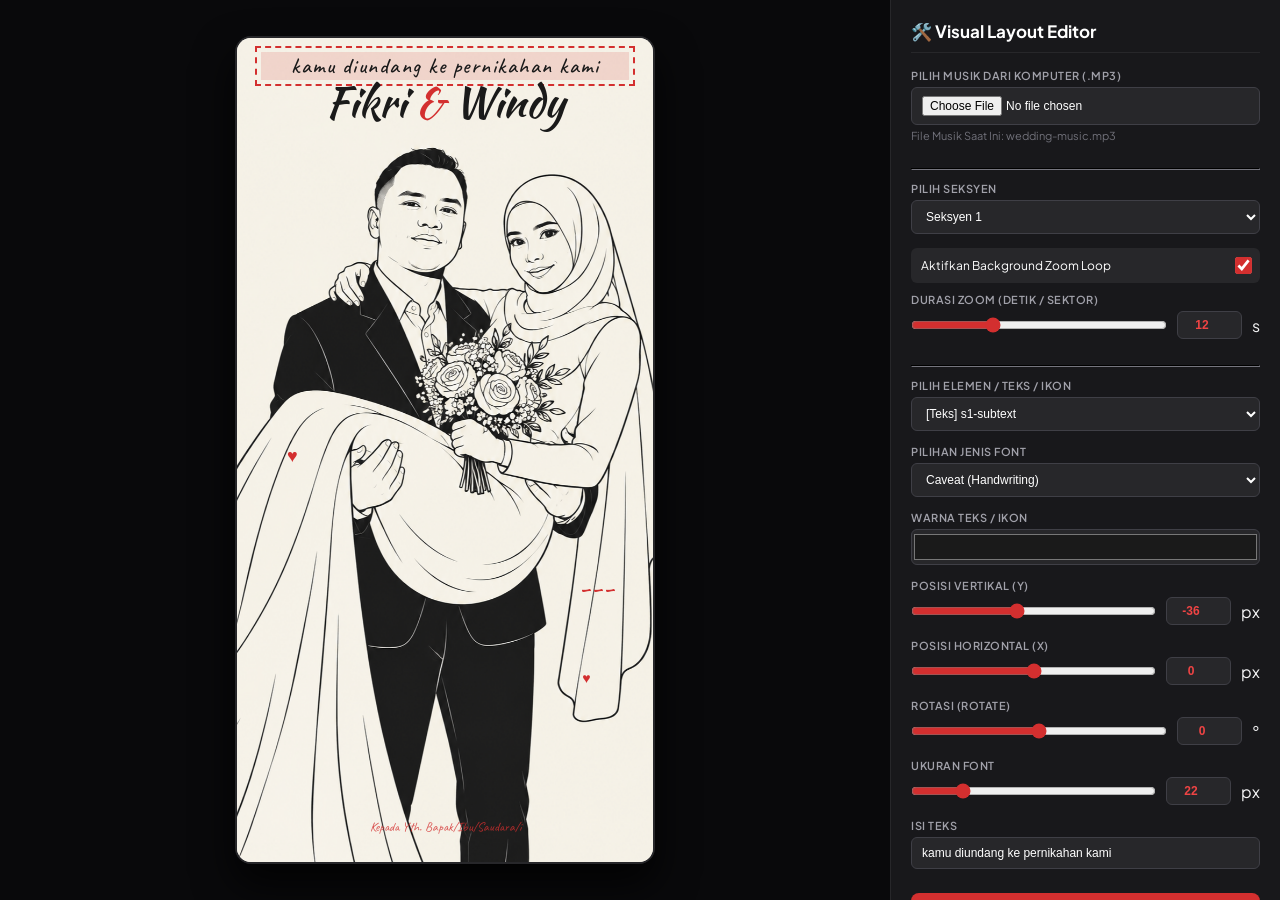
==== editor.html @ fdd69f42 "First commit" ====
<!doctype html>
<html lang="id">
  <head>
    <meta charset="UTF-8" />
    <meta name="viewport" content="width=device-width, initial-scale=1.0" />
    <title>Visual Layout Editor - Undangan Pernikahan</title>

    <link rel="preconnect" href="https://fonts.googleapis.com" />
    <link rel="preconnect" href="https://fonts.gstatic.com" crossorigin />
    <link
      href="https://fonts.googleapis.com/css2?family=Caveat:wght@700&family=Kaushan+Script&family=Playfair+Display:ital,wght@0,600;0,700;1,400&family=Plus+Jakarta+Sans:wght@400;500;600&display=swap"
      rel="stylesheet"
    />

    <link rel="stylesheet" href="styles.css" />

    <style>
      body {
        display: flex;
        height: 100vh;
        overflow: hidden;
        background-color: #18181b;
        color: #f4f4f5;
        font-family: "Plus Jakarta Sans", sans-serif;
      }

      .preview-container {
        flex: 1;
        display: flex;
        justify-content: center;
        align-items: center;
        background-color: #09090b;
        padding: 20px;
      }

      .preview-wrapper {
        width: 420px;
        height: 92vh;
        border: 2px solid #27272a;
        border-radius: 16px;
        overflow: hidden;
        box-shadow: 0 20px 40px rgba(0, 0, 0, 0.8);
        position: relative;
      }

      .preview-wrapper .wedding-container {
        width: 100%;
        height: 100%;
        box-shadow: none;
      }

      .editable-selected {
        outline: 2px dashed #d32f2f !important;
        outline-offset: 4px;
        background-color: rgba(211, 47, 47, 0.15) !important;
      }

      .control-panel {
        width: 390px;
        background-color: #18181b;
        border-left: 1px solid #27272a;
        display: flex;
        flex-direction: column;
        padding: 20px;
        overflow-y: auto;
      }

      .control-panel h2 {
        font-size: 17px;
        margin-bottom: 16px;
        color: #ffffff;
        border-bottom: 1px solid #27272a;
        padding-bottom: 10px;
      }

      .form-group {
        margin-bottom: 14px;
      }

      .form-group label {
        display: block;
        font-size: 11px;
        color: #a1a1aa;
        margin-bottom: 5px;
        text-transform: uppercase;
        letter-spacing: 0.5px;
        font-weight: 600;
      }

      .form-group select,
      .form-group input[type="text"],
      .form-group input[type="file"] {
        width: 100%;
        padding: 8px 10px;
        background-color: #27272a;
        border: 1px solid #3f3f46;
        color: #fff;
        border-radius: 6px;
        font-size: 12px;
        outline: none;
      }

      .control-row {
        display: flex;
        align-items: center;
        gap: 10px;
      }

      .control-row input[type="range"] {
        flex: 1;
        accent-color: #d32f2f;
        cursor: pointer;
      }

      .control-row input[type="number"] {
        width: 65px;
        padding: 6px;
        background-color: #27272a;
        border: 1px solid #3f3f46;
        color: #ef4444;
        border-radius: 6px;
        font-size: 12px;
        font-weight: bold;
        text-align: center;
      }

      .toggle-row {
        display: flex;
        align-items: center;
        justify-content: space-between;
        background: #27272a;
        padding: 10px;
        border-radius: 6px;
        margin-bottom: 10px;
      }

      .toggle-row label {
        margin: 0;
        color: #fff;
        text-transform: none;
        font-size: 12px;
      }

      .btn-export {
        margin-top: 10px;
        background-color: #d32f2f;
        color: #fff;
        border: none;
        padding: 12px;
        border-radius: 8px;
        font-weight: 600;
        font-size: 13px;
        cursor: pointer;
        transition: background 0.2s;
      }

      .btn-export:hover {
        background-color: #b71c1c;
      }

      .help-text {
        font-size: 11px;
        color: #71717a;
        margin-top: 4px;
      }
    </style>
  </head>
  <body>
    <!-- PREVIEW UNDANGAN -->
    <div class="preview-container">
      <div class="preview-wrapper">
        <main class="wedding-container" id="wedding-app"></main>
      </div>
    </div>

    <!-- CONTROLLER EDITOR -->
    <div class="control-panel">
      <h2>🛠️ Visual Layout Editor</h2>

      <!-- PENGATURAN MUSIK DARI KOMPUTER LOKAL -->
      <div class="form-group">
        <label for="input-music-file">Pilih Musik dari Komputer (.mp3)</label>
        <input type="file" id="input-music-file" accept="audio/mp3, audio/*" />
        <div class="help-text" id="music-file-status">
          File Musik Saat Ini: wedding-music.mp3
        </div>
      </div>

      <hr style="border-color: #27272a; margin: 12px 0" />

      <div class="form-group">
        <label for="select-section">Pilih Seksyen</label>
        <select id="select-section"></select>
      </div>

      <div class="toggle-row">
        <label for="check-breathe">Aktifkan Background Zoom Loop</label>
        <input
          type="checkbox"
          id="check-breathe"
          style="accent-color: #d32f2f; transform: scale(1.3)"
        />
      </div>

      <div class="form-group">
        <label>Durasi Zoom (Detik / Sektor)</label>
        <div class="control-row">
          <input type="range" id="range-breathe" min="4" max="30" value="12" />
          <input type="number" id="num-breathe" value="12" /> s
        </div>
      </div>

      <hr style="border-color: #27272a; margin: 12px 0" />

      <div class="form-group">
        <label for="select-element">Pilih Elemen / Teks / Ikon</label>
        <select id="select-element"></select>
      </div>

      <div class="form-group">
        <label for="select-font">Pilihan Jenis Font</label>
        <select id="select-font">
          <option value="'Kaushan Script', cursive">
            Kaushan Script (Brush Calligraphy)
          </option>
          <option value="'Caveat', cursive">Caveat (Handwriting)</option>
          <option value="'Playfair Display', serif">
            Playfair Display (Elegant Serif)
          </option>
          <option value="'Plus Jakarta Sans', sans-serif">
            Plus Jakarta Sans (Clean Modern)
          </option>
        </select>
      </div>

      <div class="form-group">
        <label for="input-color">Warna Teks / Ikon</label>
        <input
          type="color"
          id="input-color"
          value="#1A1A1A"
          style="
            width: 100%;
            height: 36px;
            border: 1px solid #3f3f46;
            background: #27272a;
            border-radius: 6px;
          "
        />
      </div>

      <div class="form-group">
        <label>Posisi Vertikal (Y)</label>
        <div class="control-row">
          <input type="range" id="range-y" min="-250" max="250" value="0" />
          <input type="number" id="num-y" value="0" /> px
        </div>
      </div>

      <div class="form-group">
        <label>Posisi Horizontal (X)</label>
        <div class="control-row">
          <input type="range" id="range-x" min="-180" max="180" value="0" />
          <input type="number" id="num-x" value="0" /> px
        </div>
      </div>

      <div class="form-group">
        <label>Rotasi (Rotate)</label>
        <div class="control-row">
          <input
            type="range"
            id="range-rotate"
            min="-180"
            max="180"
            value="0"
          />
          <input type="number" id="num-rotate" value="0" /> °
        </div>
      </div>

      <div class="form-group">
        <label>Ukuran Font</label>
        <div class="control-row">
          <input type="range" id="range-size" min="10" max="72" value="16" />
          <input type="number" id="num-size" value="16" /> px
        </div>
      </div>

      <div class="form-group">
        <label for="input-text">Isi Teks</label>
        <input type="text" id="input-text" />
      </div>

      <button class="btn-export" id="btn-save">💾 Export data.json Baru</button>
    </div>

    <script>
      let globalJsonData = null;
      let selectedSectionId = "section1";
      let selectedElementId = null;

      document.addEventListener("DOMContentLoaded", () => {
        const container = document.getElementById("wedding-app");

        fetch("data.json")
          .then((res) => res.json())
          .then((data) => {
            globalJsonData = data;
            initEditor();
            renderPreview();
          })
          .catch((err) =>
            console.error("Gagal membaca data.json. Gunakan Live Server!", err),
          );

        function initEditor() {
          const secSelect = document.getElementById("select-section");
          secSelect.innerHTML = "";

          globalJsonData.sections.forEach((sec) => {
            const opt = document.createElement("option");
            opt.value = sec.id;
            opt.textContent = `Seksyen ${sec.id.replace("section", "")}`;
            secSelect.appendChild(opt);
          });

          secSelect.addEventListener("change", (e) => {
            selectedSectionId = e.target.value;
            updateSectionControls();
            updateElementDropdown();
            scrollToSection(selectedSectionId);
          });

          // Input Pengunggah Musik dari Komputer
          const musicFileInput = document.getElementById("input-music-file");
          const musicStatus = document.getElementById("music-file-status");

          if (globalJsonData.musicUrl) {
            musicStatus.textContent = `File Musik Saat Ini: ${globalJsonData.musicUrl}`;
          }

          musicFileInput.addEventListener("change", (e) => {
            if (e.target.files.length > 0) {
              const fileName = e.target.files[0].name;
              globalJsonData.musicUrl = fileName;
              musicStatus.textContent = `File Musik Dipilih: ${fileName}`;
              alert(
                `Musik "${fileName}" dipilih. Pastikan file MP3 tersebut disimpan di dalam folder proyek yang sama!`,
              );
            }
          });

          updateSectionControls();
          updateElementDropdown();
          bindInputEvents();
        }

        function updateSectionControls() {
          const currentSec = globalJsonData.sections.find(
            (s) => s.id === selectedSectionId,
          );
          if (!currentSec) return;

          const checkBreathe = document.getElementById("check-breathe");
          checkBreathe.checked = currentSec.bgBreathe ?? true;

          syncControls("breathe", currentSec.breatheDuration || 12);
        }

        function updateElementDropdown() {
          const elSelect = document.getElementById("select-element");
          elSelect.innerHTML = "";

          const currentSec = globalJsonData.sections.find(
            (s) => s.id === selectedSectionId,
          );

          if (currentSec.content) {
            currentSec.content.forEach((item) => {
              const opt = document.createElement("option");
              opt.value = item.id;
              opt.textContent = `[Teks] ${item.id}`;
              elSelect.appendChild(opt);
            });
          }

          if (currentSec.icons) {
            currentSec.icons.forEach((icon) => {
              const opt = document.createElement("option");
              opt.value = icon.id;
              opt.textContent = `[Ikon] ${icon.id}`;
              elSelect.appendChild(opt);
            });
          }

          elSelect.addEventListener("change", (e) => {
            selectedElementId = e.target.value;
            loadElementToControls();
            highlightSelectedElement();
          });

          if (elSelect.options.length > 0) {
            selectedElementId = elSelect.options[0].value;
            loadElementToControls();
            highlightSelectedElement();
          }
        }

        function loadElementToControls() {
          const target = findElementObject(selectedElementId);
          if (!target) return;

          syncControls("y", target.transformY || 0);
          syncControls("x", target.transformX || 0);
          syncControls("rotate", target.rotate || 0);
          syncControls("size", parseInt(target.style?.fontSize) || 16);

          document.getElementById("select-font").value =
            target.style?.fontFamily || "'Plus Jakarta Sans', sans-serif";
          document.getElementById("input-color").value =
            target.style?.color || target.color || "#1A1A1A";
          document.getElementById("input-text").value =
            target.text || target.symbol || "";
        }

        function syncControls(type, val) {
          document.getElementById(`range-${type}`).value = val;
          document.getElementById(`num-${type}`).value = val;
        }

        function bindInputEvents() {
          document
            .getElementById("check-breathe")
            .addEventListener("change", (e) => {
              const currentSec = globalJsonData.sections.find(
                (s) => s.id === selectedSectionId,
              );
              if (currentSec) currentSec.bgBreathe = e.target.checked;
              renderPreview();
            });

          ["breathe", "y", "x", "rotate", "size"].forEach((type) => {
            const range = document.getElementById(`range-${type}`);
            const num = document.getElementById(`num-${type}`);

            range.addEventListener("input", (e) => {
              num.value = e.target.value;
              applyStyleUpdate(type, e.target.value);
            });

            num.addEventListener("input", (e) => {
              range.value = e.target.value;
              applyStyleUpdate(type, e.target.value);
            });
          });

          document
            .getElementById("select-font")
            .addEventListener("change", (e) =>
              updateStyle("fontFamily", e.target.value),
            );
          document
            .getElementById("input-color")
            .addEventListener("input", (e) =>
              updateStyle("color", e.target.value),
            );
          document
            .getElementById("input-text")
            .addEventListener("input", (e) =>
              updateStyle("text", e.target.value),
            );
          document
            .getElementById("btn-save")
            .addEventListener("click", downloadJson);
        }

        function applyStyleUpdate(type, val) {
          const parsedVal = parseInt(val) || 0;
          if (type === "breathe") {
            const currentSec = globalJsonData.sections.find(
              (s) => s.id === selectedSectionId,
            );
            if (currentSec) currentSec.breatheDuration = parsedVal;
            renderPreview();
          } else {
            if (type === "y") updateStyle("transformY", parsedVal);
            if (type === "x") updateStyle("transformX", parsedVal);
            if (type === "rotate") updateStyle("rotate", parsedVal);
            if (type === "size") updateStyle("fontSize", `${parsedVal}px`);
          }
        }

        function updateStyle(key, value) {
          const target = findElementObject(selectedElementId);
          if (!target) return;

          if (!target.style) target.style = {};

          if (
            key === "transformY" ||
            key === "transformX" ||
            key === "rotate"
          ) {
            target[key] = value;
          } else if (key === "fontSize") {
            target.style.fontSize = value;
          } else if (key === "fontFamily") {
            target.style.fontFamily = value;
          } else if (key === "color") {
            target.style.color = value;
            if (target.symbol !== undefined) target.color = value;
          } else if (key === "text") {
            if (target.text !== undefined) target.text = value;
            if (target.symbol !== undefined) target.symbol = value;
          }

          renderPreview();
        }

        function findElementObject(id) {
          for (let sec of globalJsonData.sections) {
            let item = sec.content?.find((i) => i.id === id);
            if (item) return item;
            if (sec.icons) {
              let icon = sec.icons.find((i) => i.id === id);
              if (icon) return icon;
            }
          }
          return null;
        }

        function getItemClass(id) {
          if (id.includes("sub") || id.includes("header")) return "sub-header";
          if (id.includes("main")) return "main-title";
          if (id.includes("title")) return "section-title";
          if (id.includes("name")) return "name-title";
          if (id.includes("tag") || id.includes("badge")) return "accent-text";
          if (id.includes("body")) return "body-text";
          if (id.includes("quote")) return "quote-text";
          if (id.includes("parent")) return "parent-text";
          if (id.includes("footer")) return "footer-text";
          if (id.includes("amp")) return "ampersand";
          return "";
        }

        function renderPreview() {
          container.innerHTML = "";

          globalJsonData.sections.forEach((sec) => {
            const secEl = document.createElement("section");
            secEl.id = sec.id;

            let breatheClass =
              (sec.bgBreathe ?? true) ? "bg-breathe-active" : "";
            secEl.className = `wedding-section bg-in-view ${breatheClass}`;
            secEl.style.setProperty(
              "--breathe-duration",
              `${sec.breatheDuration || 12}s`,
            );

            let topContentHtml = "";
            let centerContentHtml = "";
            let bottomContentHtml = "";
            let iconsHtml = "";

            sec.content.forEach((item) => {
              const cssClass = getItemClass(item.id);
              const isSelected =
                item.id === selectedElementId ? "editable-selected" : "";

              const fontSizeStyle = item.style?.fontSize
                ? `font-size: ${item.style.fontSize};`
                : "";
              const fontFamilyStyle = item.style?.fontFamily
                ? `font-family: ${item.style.fontFamily};`
                : "";
              const colorStyle = item.style?.color
                ? `color: ${item.style.color};`
                : "";
              const transformStyle = `transform: translate3d(${item.transformX || 0}px, ${item.transformY || 0}px, 0) rotate(${item.rotate || 0}deg); ${fontSizeStyle} ${fontFamilyStyle} ${colorStyle}`;

              let elementHtml = "";
              if (item.type === "button") {
                const btnClass = item.id.includes("map")
                  ? "map-btn"
                  : "social-btn";
                elementHtml = `<a href="#" class="${btnClass} ${isSelected}" id="node-${item.id}" style="${transformStyle}">${item.text}</a>`;
              } else if (item.type === "info_item") {
                elementHtml = `
                <div class="info-item ${isSelected}" id="node-${item.id}" style="${transformStyle}">
                  <span class="info-icon">${item.icon}</span>
                  <span>${item.text}</span>
                </div>`;
              } else {
                elementHtml = `<div class="${cssClass} ${isSelected}" id="node-${item.id}" style="${transformStyle}">${item.text}</div>`;
              }

              if (
                item.id.includes("sub") ||
                item.id.includes("header") ||
                item.id.includes("main") ||
                item.id.includes("title") ||
                item.id.includes("amp")
              ) {
                topContentHtml += elementHtml;
              } else if (item.type === "info_item" || item.id.includes("map")) {
                centerContentHtml += elementHtml;
              } else {
                bottomContentHtml += elementHtml;
              }
            });

            if (sec.icons) {
              sec.icons.forEach((ic, idx) => {
                const isSelected =
                  ic.id === selectedElementId ? "editable-selected" : "";
                let posClass = `heart-pos-${sec.id.replace("section", "")}`;
                if (sec.id === "section1")
                  posClass = idx === 0 ? "heart-pos-1" : "heart-pos-2";

                const transformStyle = `transform: translate3d(${ic.transformX || 0}px, ${ic.transformY || 0}px, 0) rotate(${ic.rotate || 0}deg); color: ${ic.color || ic.style?.color || "#D32F2F"};`;

                iconsHtml += `<span class="icon-heart ${posClass} ${isSelected}" id="node-${ic.id}" style="${transformStyle}">${ic.symbol}</span>`;
              });
            }

            let isPaddedBox = sec.id === "section2" ? "padded-box" : "";

            secEl.innerHTML = `
            ${topContentHtml ? `<div class="content-wrapper top-content">${topContentHtml}</div>` : ""}
            ${centerContentHtml ? `<div class="content-wrapper center-content info-list">${centerContentHtml}</div>` : ""}
            ${iconsHtml}
            ${bottomContentHtml ? `<div class="content-wrapper bottom-content ${isPaddedBox}">${bottomContentHtml}</div>` : ""}
          `;

            container.appendChild(secEl);
          });

          scrollToSection(selectedSectionId);
        }

        function scrollToSection(id) {
          const targetSec = document.getElementById(id);
          if (targetSec) targetSec.scrollIntoView({ behavior: "smooth" });
        }

        function highlightSelectedElement() {
          document
            .querySelectorAll(".editable-selected")
            .forEach((el) => el.classList.remove("editable-selected"));
          const activeNode = document.getElementById(
            `node-${selectedElementId}`,
          );
          if (activeNode) activeNode.classList.add("editable-selected");
        }

        function downloadJson() {
          const dataStr =
            "data:text/json;charset=utf-8," +
            encodeURIComponent(JSON.stringify(globalJsonData, null, 2));
          const downloadAnchor = document.createElement("a");
          downloadAnchor.setAttribute("href", dataStr);
          downloadAnchor.setAttribute("download", "data.json");
          document.body.appendChild(downloadAnchor);
          downloadAnchor.click();
          downloadAnchor.remove();
        }
      });
    </script>
  </body>
</html>
---- styles.css ----
/* ROOT CSS VARIABLES */
:root {
  --bg-color: #f7f4ee;
  --text-color: #1a1a1a;
  --accent-red: #d32f2f;
  --font-sans: "Plus Jakarta Sans", sans-serif;
  --font-script: "Kaushan Script", "Caveat", cursive;
  --font-serif: "Playfair Display", serif;
}

/* RESET & BASE STYLES */
* {
  box-sizing: border-box;
  margin: 0;
  padding: 0;
}

html,
body {
  width: 100%;
  height: 100%;
  height: 100dvh;
  background-color: #111111;
  color: var(--text-color);
  font-family: var(--font-sans);
  overflow: hidden;
}

/* KONTAINER UTAMA */
.wedding-container {
  width: 100%;
  max-width: 480px;
  height: 100%;
  height: 100dvh;
  margin: 0 auto;
  position: relative;
  background-color: var(--bg-color);
  box-shadow: 0 0 40px rgba(0, 0, 0, 0.5);

  overflow-y: scroll;
  scroll-snap-type: y mandatory;
  -webkit-overflow-scrolling: touch;

  scrollbar-width: none;
  -ms-overflow-style: none;
}

.wedding-container::-webkit-scrollbar {
  display: none;
  width: 0;
  height: 0;
}

/* SEKSEYEN FULLSCREEN */
.wedding-section {
  position: relative;
  width: 100%;
  height: 100%;
  height: 100dvh;
  display: flex;
  flex-direction: column;
  justify-content: space-between;
  align-items: center;
  padding: 40px 24px;
  overflow: hidden;
  scroll-snap-align: start;
  scroll-snap-stop: always;
}

/* BACKGROUND LAYER (HARDWARE ACCELERATED) */
.wedding-section::before {
  content: "";
  position: absolute;
  top: 0;
  left: 0;
  width: 100%;
  height: 100%;
  background-size: cover;
  background-position: center;
  background-repeat: no-repeat;
  z-index: 1;

  opacity: 0;
  transform: scale(1.08) translateZ(0);
  transition:
    transform 1.2s cubic-bezier(0.16, 1, 0.3, 1),
    opacity 1.2s cubic-bezier(0.16, 1, 0.3, 1);
  will-change: transform, opacity;
}

#section1::before {
  background-image: url("section1.png");
}
#section2::before {
  background-image: url("section2.png");
}
#section3::before {
  background-image: url("section3.png");
}
#section4::before {
  background-image: url("section4.png");
}
#section5::before {
  background-image: url("section5.png");
}
#section6::before {
  background-image: url("section6.png");
}

.wedding-section.bg-in-view::before {
  opacity: 1;
  transform: scale(1) translateZ(0);
}

/* CONTENT LAYOUTS */
.content-wrapper {
  width: 100%;
  text-align: center;
  z-index: 2;
  position: relative;
}

.top-content {
  margin-top: 10px;
}
.bottom-content {
  margin-bottom: 20px;
}
.center-content {
  margin: auto 0;
}

.padded-box {
  background: rgba(247, 244, 238, 0.88);
  padding: 16px;
  border-radius: 12px;
  backdrop-filter: blur(4px);
}

/* TYPOGRAPHY DENGAN FONT BRUSH BARU */
.sub-header {
  font-size: 13px;
  font-weight: 500;
  letter-spacing: 1.5px;
  text-transform: lowercase;
  color: var(--text-color);
}

.main-title {
  font-family: var(--font-script);
  font-size: 42px;
  line-height: 1.2;
  margin-top: 6px;
  letter-spacing: 1px;
}

.section-title {
  font-family: var(--font-script);
  font-size: 36px;
}

.name-title {
  font-family: var(--font-script);
  font-size: 32px;
  margin-bottom: 6px;
}

.accent-text {
  font-family: var(--font-script);
  font-size: 22px;
  color: var(--accent-red);
}

.accent-red {
  color: var(--accent-red);
}

.body-text {
  font-size: 13.5px;
  line-height: 1.6;
  margin-bottom: 12px;
}

.quote-text {
  font-family: var(--font-serif);
  font-size: 14px;
  font-style: italic;
  line-height: 1.5;
}

.parent-text {
  font-size: 12px;
  line-height: 1.5;
  margin-bottom: 16px;
}

.footer-text {
  font-size: 12px;
  opacity: 0.8;
  margin-top: 8px;
}

.ampersand {
  font-family: var(--font-script);
  font-size: 48px;
  color: var(--accent-red);
}

/* BUTTONS & INFO */
.social-btn,
.map-btn {
  display: inline-flex;
  align-items: center;
  justify-content: center;
  gap: 8px;
  background-color: var(--text-color);
  color: #ffffff;
  text-decoration: none;
  font-size: 12px;
  font-weight: 500;
  padding: 10px 20px;
  border-radius: 20px;
  transition:
    transform 0.2s ease,
    background-color 0.2s ease;
}

.map-btn {
  border-radius: 25px;
  margin-top: 16px;
}

.info-list {
  display: flex;
  flex-direction: column;
  gap: 14px;
  align-items: center;
}

.info-item {
  display: flex;
  align-items: center;
  gap: 12px;
  font-size: 14px;
  text-align: left;
}

.info-icon {
  font-size: 18px;
  display: flex;
  align-items: center;
  justify-content: center;
}

/* DOODLE SVG ICONS STYLING */
.doodle-icon {
  width: 22px;
  height: 22px;
  stroke: var(--text-color);
}

.doodle-icon-btn {
  width: 16px;
  height: 16px;
  stroke: #ffffff;
}

/* ABSOLUTE POSITIONS FOR BADGES AND HEARTS */
.icon-heart {
  position: absolute;
  color: var(--accent-red);
  z-index: 3;
}

.heart-pos-1 {
  top: 45%;
  left: 12%;
  font-size: 18px;
}
.heart-pos-2 {
  bottom: 28%;
  right: 15%;
  font-size: 14px;
}
.heart-pos-3 {
  top: 35%;
  right: 18%;
  font-size: 22px;
}
.heart-pos-4 {
  top: 20%;
  right: 22%;
  font-size: 16px;
}
.heart-pos-5 {
  bottom: 32%;
  left: 18%;
  font-size: 16px;
}
.heart-pos-6 {
  top: 12%;
  right: 28%;
  font-size: 18px;
}

.badge-left {
  position: absolute;
  left: 10%;
  top: 40%;
  z-index: 2;
}
.badge-right {
  position: absolute;
  right: 10%;
  top: 38%;
  z-index: 2;
}

/* ANIMASI TRANSISI SCROLL TEKS & ELEMEN (SMOOTH 3D REVEAL) */
.animated-element {
  opacity: 0;
  transition-property: opacity, transform;
  transition-timing-function: cubic-bezier(0.22, 1, 0.36, 1);
  will-change: opacity, transform;
  backface-visibility: hidden;
}

/* KONDISI AWAL SETIAP EFEK (BEFORE SCROLL) */
[data-anim="fade-up"] {
  transform: translate3d(0, 35px, 0) scale(0.98);
}

[data-anim="fade-down"] {
  transform: translate3d(0, -35px, 0) scale(0.98);
}

[data-anim="fade-left"] {
  transform: translate3d(35px, 0, 0);
}

[data-anim="fade-right"] {
  transform: translate3d(-35px, 0, 0);
}

[data-anim="zoom-in"] {
  transform: scale(0.82) translateZ(0);
}

[data-anim="rotate-in"] {
  transform: translate3d(0, 25px, 0) rotate(-6deg) scale(0.9);
}

[data-anim="pulse"] {
  transform: scale(1) translateZ(0);
}

[data-anim="bounce"] {
  transform: translate3d(0, 0, 0);
}

/* KONDISI AKTIF (SAAT SCROLL MASUK KELAYAR) */
.animated-element.in-view {
  opacity: 1;
  transform: translate3d(0, 0, 0) scale(1) rotate(0deg);
}

/* ANIMASI BERULANG KHUSUS IKON HATI/BADGE */
.animated-element.in-view[data-anim="pulse"] {
  animation: pulseLoop 3s infinite ease-in-out 0.8s;
}

.animated-element.in-view[data-anim="bounce"] {
  animation: bounceLoop 2.8s infinite ease-in-out 0.8s;
}

@keyframes pulseLoop {
  0%,
  100% {
    transform: scale(1) translateZ(0);
  }
  50% {
    transform: scale(1.18) translateZ(0);
  }
}

@keyframes bounceLoop {
  0%,
  100% {
    transform: translate3d(0, 0, 0);
  }
  50% {
    transform: translate3d(0, -8px, 0);
  }
}

/* EFEK BACKGROUND ZOOM LOOP (BREATHE ANIMATION) */
@keyframes bgBreatheLoop {
  0% {
    transform: scale(1.1) translateZ(0);
  }
  50% {
    transform: scale(1) translateZ(0);
  }
  100% {
    transform: scale(1.1) translateZ(0);
  }
}

/* KELAS AKTIF UNTUK EFEK BREATHE BACKGROUND */
.wedding-section.bg-breathe-active::before {
  animation: bgBreatheLoop var(--breathe-duration, 12s) ease-in-out infinite !important;
}

/* FLOATING DOODLE MUSIC BUTTON */
.music-btn {
  position: fixed;
  bottom: 24px;
  right: 24px;
  width: 46px;
  height: 46px;
  border-radius: 50%;
  background-color: var(--text-color);
  color: var(--bg-color);
  border: 2px solid var(--bg-color);
  display: flex;
  align-items: center;
  justify-content: center;
  cursor: pointer;
  z-index: 999;
  box-shadow: 0 4px 15px rgba(0, 0, 0, 0.3);
  transition: transform 0.2s ease;
}

.music-btn svg {
  width: 22px;
  height: 22px;
  stroke: var(--bg-color);
}

.music-btn:hover {
  transform: scale(1.1);
}

.music-btn.playing {
  animation: spinMusic 6s linear infinite;
}

@keyframes spinMusic {
  0% {
    transform: rotate(0deg);
  }
  100% {
    transform: rotate(360deg);
  }
}
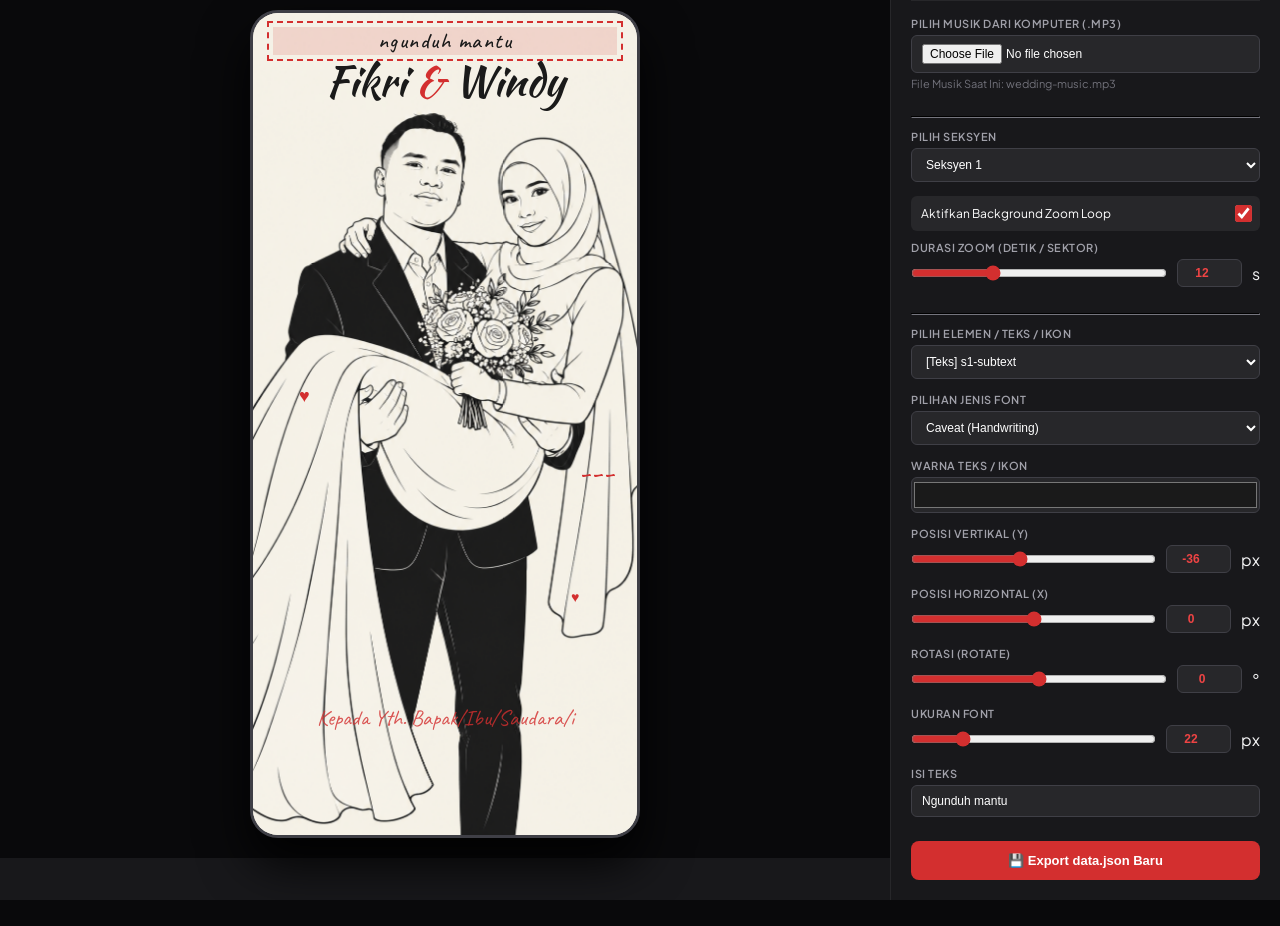
==== commit 6733af50: "Deskripsi singkat perubahan Anda" ====
--- a/editor.html
+++ b/editor.html
@@ -33,19 +33,25 @@
         padding: 20px;
       }
 
+      /* BINGKAI EDITOR MENGGUNAKAN STANDAR PRESISI RENDER HP */
       .preview-wrapper {
-        width: 420px;
-        height: 92vh;
-        border: 2px solid #27272a;
-        border-radius: 16px;
+        width: 390px;
+        height: 844px;
+        max-height: 92vh;
+        border: 3px solid #3f3f46;
+        border-radius: 28px;
         overflow: hidden;
-        box-shadow: 0 20px 40px rgba(0, 0, 0, 0.8);
+        box-shadow: 0 25px 50px rgba(0, 0, 0, 0.9);
         position: relative;
+        background: #000;
       }
 
       .preview-wrapper .wedding-container {
         width: 100%;
         height: 100%;
+        max-height: 100%;
+        border-radius: 0;
+        border: none;
         box-shadow: none;
       }
 
@@ -166,7 +172,7 @@
     </style>
   </head>
   <body>
-    <!-- PREVIEW UNDANGAN -->
+    <!-- PREVIEW UNDANGAN DENGAN UKURAN RENDER MOBILE PRESISI -->
     <div class="preview-container">
       <div class="preview-wrapper">
         <main class="wedding-container" id="wedding-app"></main>
@@ -175,9 +181,8 @@
 
     <!-- CONTROLLER EDITOR -->
     <div class="control-panel">
-      <h2>🛠️ Visual Layout Editor</h2>
-
-      <!-- PENGATURAN MUSIK DARI KOMPUTER LOKAL -->
+      <h2>🛠️ Visual Layout Editor (Mobile-First)</h2>
+
       <div class="form-group">
         <label for="input-music-file">Pilih Musik dari Komputer (.mp3)</label>
         <input type="file" id="input-music-file" accept="audio/mp3, audio/*" />
@@ -252,7 +257,7 @@
       <div class="form-group">
         <label>Posisi Vertikal (Y)</label>
         <div class="control-row">
-          <input type="range" id="range-y" min="-250" max="250" value="0" />
+          <input type="range" id="range-y" min="-300" max="300" value="0" />
           <input type="number" id="num-y" value="0" /> px
         </div>
       </div>
@@ -332,7 +337,6 @@
             scrollToSection(selectedSectionId);
           });
 
-          // Input Pengunggah Musik dari Komputer
           const musicFileInput = document.getElementById("input-music-file");
           const musicStatus = document.getElementById("music-file-status");
 
--- a/styles.css
+++ b/styles.css
@@ -6,6 +6,10 @@
   --font-sans: "Plus Jakarta Sans", sans-serif;
   --font-script: "Kaushan Script", "Caveat", cursive;
   --font-serif: "Playfair Display", serif;
+
+  /* UKURAN PRESISI STANDAR MOBILE PHONE */
+  --mobile-width: 390px;
+  --mobile-height: 844px;
 }
 
 /* RESET & BASE STYLES */
@@ -19,23 +23,26 @@
 body {
   width: 100%;
   height: 100%;
-  height: 100dvh;
-  background-color: #111111;
+  background-color: #09090b; /* Background gelap saat dibuka di PC */
   color: var(--text-color);
   font-family: var(--font-sans);
   overflow: hidden;
-}
-
-/* KONTAINER UTAMA */
+  display: flex;
+  justify-content: center;
+  align-items: center;
+}
+
+/* KONTAINER UTAMA (MENGIKUTI UKURAN HP AKURAT) */
 .wedding-container {
   width: 100%;
-  max-width: 480px;
+  max-width: var(--mobile-width);
   height: 100%;
-  height: 100dvh;
+  max-height: var(--mobile-height);
   margin: 0 auto;
   position: relative;
   background-color: var(--bg-color);
-  box-shadow: 0 0 40px rgba(0, 0, 0, 0.5);
+  box-shadow: 0 0 50px rgba(0, 0, 0, 0.8);
+  border-radius: 0px;
 
   overflow-y: scroll;
   scroll-snap-type: y mandatory;
@@ -43,6 +50,15 @@
 
   scrollbar-width: none;
   -ms-overflow-style: none;
+}
+
+/* Tampilan di Desktop: Beri Border Melengkung Seperti Layar HP */
+@media (min-width: 500px) {
+  .wedding-container {
+    height: 92vh;
+    border-radius: 24px;
+    border: 4px solid #27272a;
+  }
 }
 
 .wedding-container::-webkit-scrollbar {
@@ -51,17 +67,17 @@
   height: 0;
 }
 
-/* SEKSEYEN FULLSCREEN */
+/* SEKSEYEN FULLSCREEN SESUAI BINGKAI MOBILE */
 .wedding-section {
   position: relative;
   width: 100%;
   height: 100%;
-  height: 100dvh;
+  min-height: 100%;
   display: flex;
   flex-direction: column;
   justify-content: space-between;
   align-items: center;
-  padding: 40px 24px;
+  padding: 40px 20px;
   overflow: hidden;
   scroll-snap-align: start;
   scroll-snap-stop: always;
@@ -137,7 +153,7 @@
   backdrop-filter: blur(4px);
 }
 
-/* TYPOGRAPHY DENGAN FONT BRUSH BARU */
+/* TYPOGRAPHY */
 .sub-header {
   font-size: 13px;
   font-weight: 500;
@@ -303,20 +319,7 @@
   font-size: 18px;
 }
 
-.badge-left {
-  position: absolute;
-  left: 10%;
-  top: 40%;
-  z-index: 2;
-}
-.badge-right {
-  position: absolute;
-  right: 10%;
-  top: 38%;
-  z-index: 2;
-}
-
-/* ANIMASI TRANSISI SCROLL TEKS & ELEMEN (SMOOTH 3D REVEAL) */
+/* ANIMASI TRANSISI SCROLL TEKS & ELEMEN */
 .animated-element {
   opacity: 0;
   transition-property: opacity, transform;
@@ -325,90 +328,25 @@
   backface-visibility: hidden;
 }
 
-/* KONDISI AWAL SETIAP EFEK (BEFORE SCROLL) */
 [data-anim="fade-up"] {
   transform: translate3d(0, 35px, 0) scale(0.98);
 }
-
 [data-anim="fade-down"] {
   transform: translate3d(0, -35px, 0) scale(0.98);
 }
-
 [data-anim="fade-left"] {
   transform: translate3d(35px, 0, 0);
 }
-
 [data-anim="fade-right"] {
   transform: translate3d(-35px, 0, 0);
 }
-
 [data-anim="zoom-in"] {
   transform: scale(0.82) translateZ(0);
 }
 
-[data-anim="rotate-in"] {
-  transform: translate3d(0, 25px, 0) rotate(-6deg) scale(0.9);
-}
-
-[data-anim="pulse"] {
-  transform: scale(1) translateZ(0);
-}
-
-[data-anim="bounce"] {
-  transform: translate3d(0, 0, 0);
-}
-
-/* KONDISI AKTIF (SAAT SCROLL MASUK KELAYAR) */
 .animated-element.in-view {
   opacity: 1;
   transform: translate3d(0, 0, 0) scale(1) rotate(0deg);
-}
-
-/* ANIMASI BERULANG KHUSUS IKON HATI/BADGE */
-.animated-element.in-view[data-anim="pulse"] {
-  animation: pulseLoop 3s infinite ease-in-out 0.8s;
-}
-
-.animated-element.in-view[data-anim="bounce"] {
-  animation: bounceLoop 2.8s infinite ease-in-out 0.8s;
-}
-
-@keyframes pulseLoop {
-  0%,
-  100% {
-    transform: scale(1) translateZ(0);
-  }
-  50% {
-    transform: scale(1.18) translateZ(0);
-  }
-}
-
-@keyframes bounceLoop {
-  0%,
-  100% {
-    transform: translate3d(0, 0, 0);
-  }
-  50% {
-    transform: translate3d(0, -8px, 0);
-  }
-}
-
-/* EFEK BACKGROUND ZOOM LOOP (BREATHE ANIMATION) */
-@keyframes bgBreatheLoop {
-  0% {
-    transform: scale(1.1) translateZ(0);
-  }
-  50% {
-    transform: scale(1) translateZ(0);
-  }
-  100% {
-    transform: scale(1.1) translateZ(0);
-  }
-}
-
-/* KELAS AKTIF UNTUK EFEK BREATHE BACKGROUND */
-.wedding-section.bg-breathe-active::before {
-  animation: bgBreatheLoop var(--breathe-duration, 12s) ease-in-out infinite !important;
 }
 
 /* FLOATING DOODLE MUSIC BUTTON */
@@ -428,7 +366,6 @@
   cursor: pointer;
   z-index: 999;
   box-shadow: 0 4px 15px rgba(0, 0, 0, 0.3);
-  transition: transform 0.2s ease;
 }
 
 .music-btn svg {
@@ -436,20 +373,3 @@
   height: 22px;
   stroke: var(--bg-color);
 }
-
-.music-btn:hover {
-  transform: scale(1.1);
-}
-
-.music-btn.playing {
-  animation: spinMusic 6s linear infinite;
-}
-
-@keyframes spinMusic {
-  0% {
-    transform: rotate(0deg);
-  }
-  100% {
-    transform: rotate(360deg);
-  }
-}
